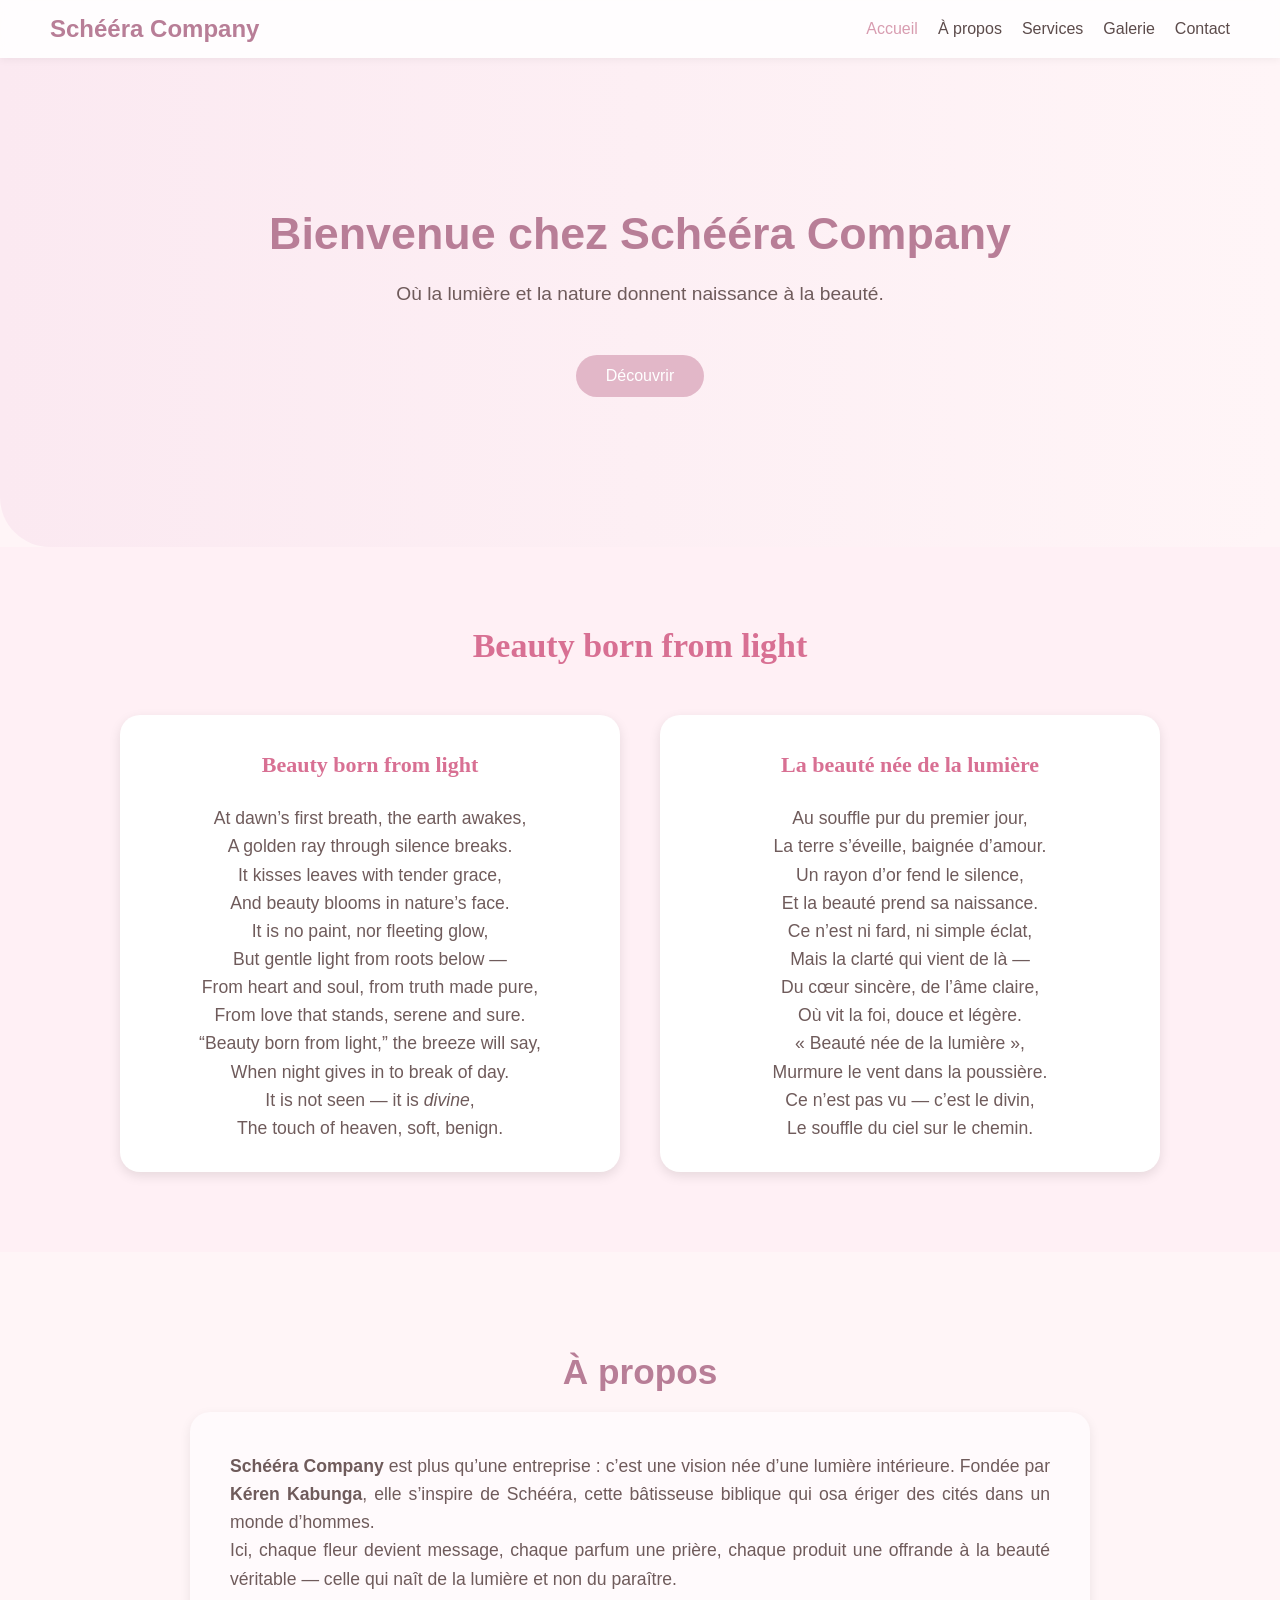
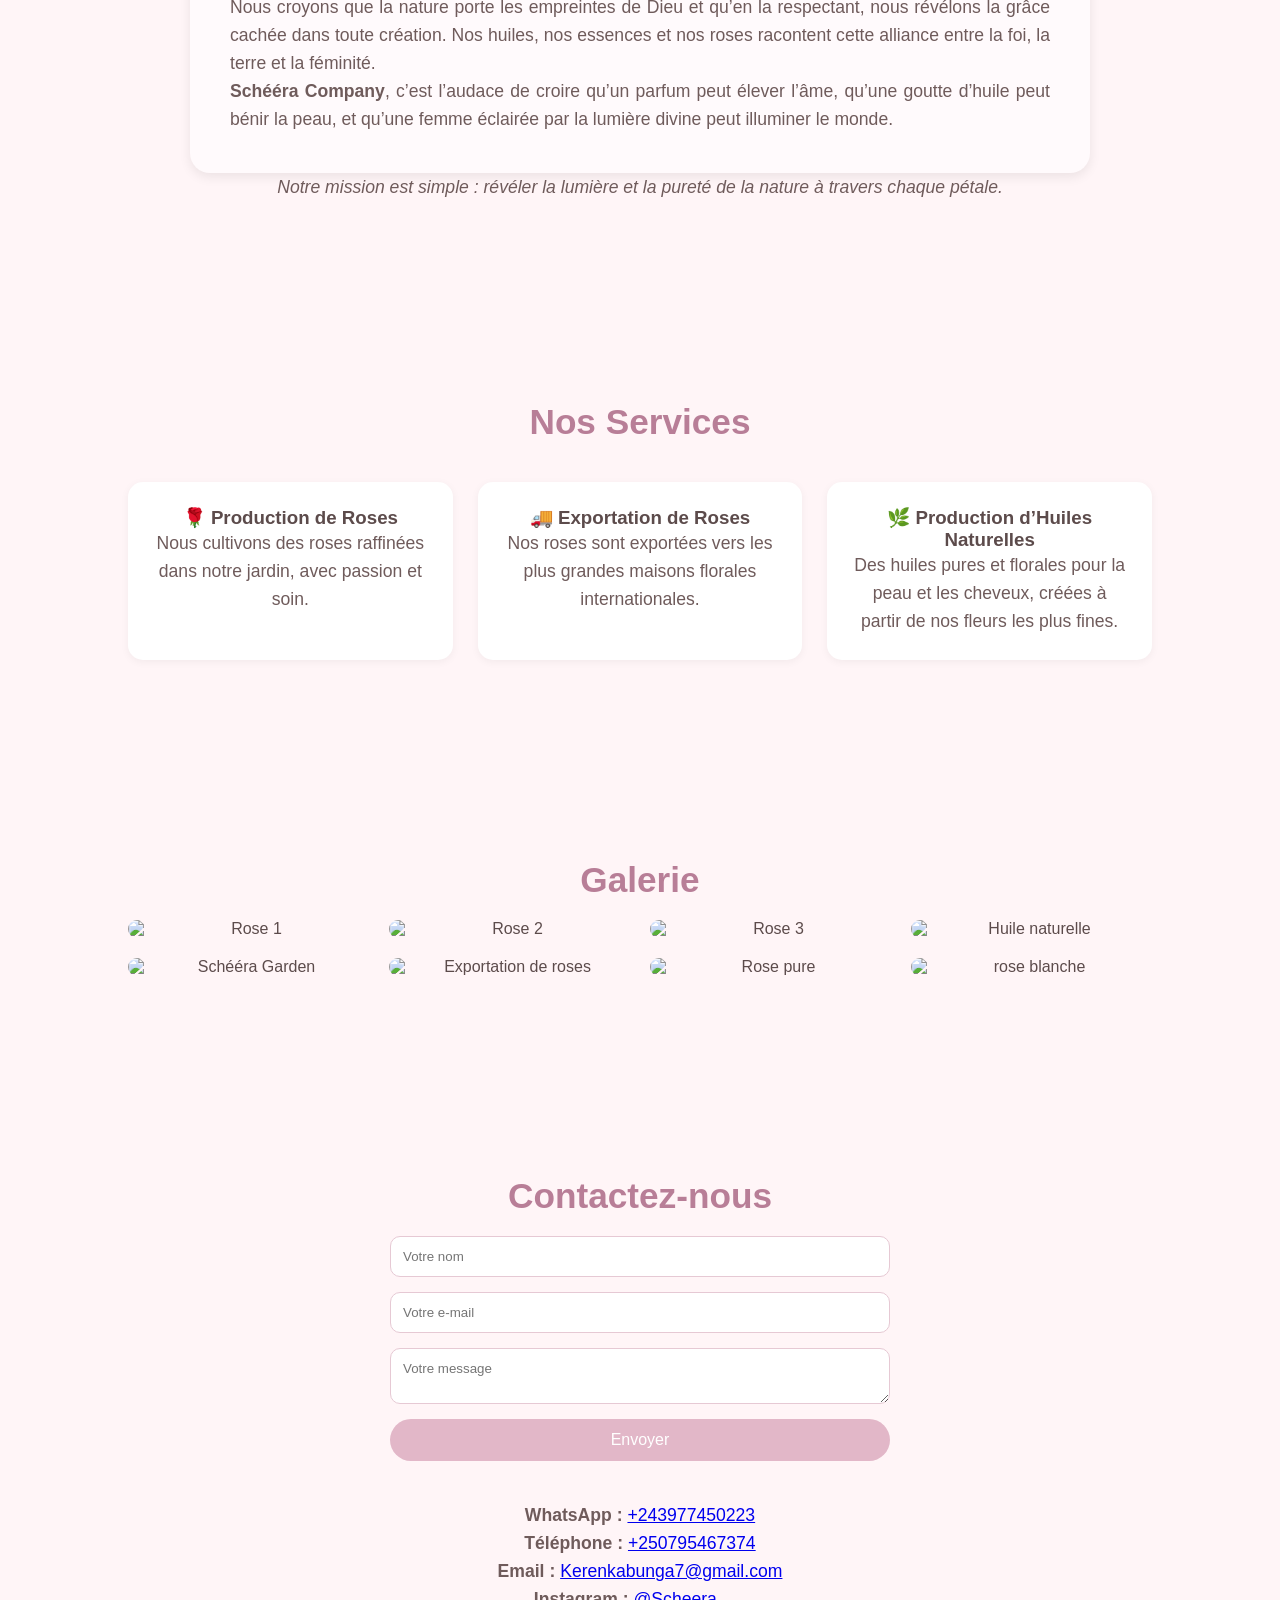
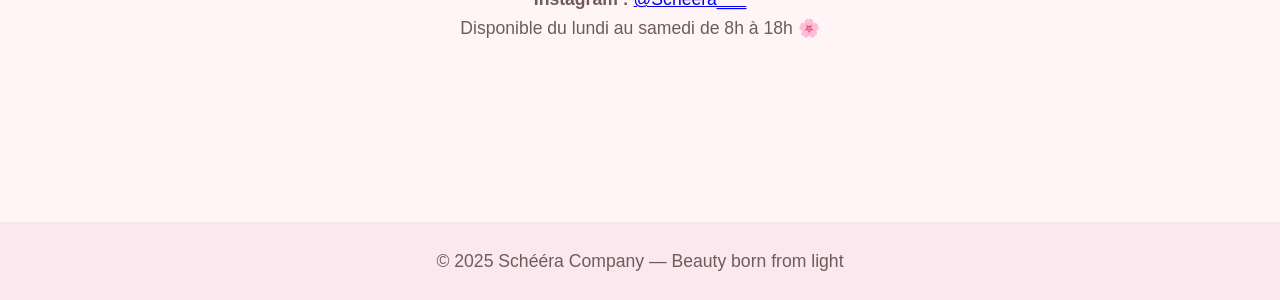
==== index.html @ 8bf2cdeb "Add files via upload" ====
<!DOCTYPE html>
<html lang="fr">
<head>
  <meta charset="UTF-8" />
  <meta name="viewport" content="width=device-width, initial-scale=1.0" />
  <meta name="google-site-verification" content="tY7-wITBSkMcriNE0vV1QUUeOxjOgzhbfYMifpOVbpU" />
  <title>Schééra Company | Beauty born from light</title>
  <link rel="icon" type="image/png" href="images/logo.png" />
  <style>
    /* === STYLE GLOBAL === */
    * {
      margin: 0;
      padding: 0;
      box-sizing: border-box;
      font-family: 'Poppins', sans-serif;
    }
    body {
      background-color: #fff5f7;
      color: #5c4b4b;
      overflow-x: hidden;
    }
    header {
      background-color: rgba(255, 255, 255, 0.8);
      backdrop-filter: blur(10px);
      padding: 15px 50px;
      position: sticky;
      top: 0;
      z-index: 100;
      box-shadow: 0 2px 8px rgba(0, 0, 0, 0.05);
    }
    nav {
      display: flex;
      justify-content: space-between;
      align-items: center;
    }
    .logo {
      font-size: 1.5rem;
      color: #b87e97;
      font-weight: 600;
    }
    nav ul {
      list-style: none;
      display: flex;
      gap: 20px;
    }
    nav a {
      text-decoration: none;
      color: #5c4b4b;
      font-weight: 500;
      transition: 0.3s;
    }
    nav a:hover,
    nav a.active {
      color: #d89cb0;
    }
    section {
      padding: 100px 10%;
      text-align: center;
    }
    h1 {
      color: #b87e97;
      font-size: 2.2rem;
      margin-bottom: 20px;
    }
    p {
      font-size: 1.1rem;
      line-height: 1.6;
      color: #6f5b5b;
    }
    .btn {
      background: #e2b7c8;
      color: white;
      padding: 12px 30px;
      border: none;
      border-radius: 30px;
      text-decoration: none;
      font-weight: 500;
      display: inline-block;
      margin-top: 25px;
      transition: all 0.3s;
    }
    .btn:hover {
      background: #b87e97;
    }
    footer {
      background: #f9e9ee;
      text-align: center;
      padding: 25px;
      color: #8a6a76;
      font-size: 0.95rem;
      margin-top: 80px;
    }

    /* === PAGE D’INTRO === */
    #intro {
      position: fixed;
      top: 0;
      left: 0;
      width: 100%;
      height: 100vh;
      background: #fce7ee;
      display: flex;
      flex-direction: column;
      align-items: center;
      justify-content: center;
      z-index: 999;
      animation: fadeOut 3s forwards ease 2s;
    }
    .intro-logo {
      width: 150px;
      height: 150px;
      object-fit: contain;
      animation: zoomIn 2s ease;
    }
    .intro-slogan {
      font-size: 1.5rem;
      color: #b87e97;
      margin-top: 15px;
      font-style: italic;
      animation: fadeIn 2s ease;
    }
    @keyframes fadeOut {
      to {
        opacity: 0;
        visibility: hidden;
      }
    }
    @keyframes zoomIn {
      from {
        transform: scale(0.7);
        opacity: 0;
      }
      to {
        transform: scale(1);
        opacity: 1;
      }
    }
    @keyframes fadeIn {
      from {
        opacity: 0;
      }
      to {
        opacity: 1;
      }
    }

    /* === SECTIONS === */
    .hero {
      background: linear-gradient(to right, #fbe9f1, #fff5f7);
      padding: 150px 10%;
      text-align: center;
      border-radius: 0 0 50px 50px;
    }
    .hero h1 {
      font-size: 2.8rem;
      color: #b87e97;
    }
    .hero p {
      font-size: 1.2rem;
      margin: 20px auto;
      color: #6f5b5b;
    }
    .service-list {
      display: grid;
      grid-template-columns: repeat(auto-fit, minmax(250px, 1fr));
      gap: 25px;
      margin-top: 40px;
    }
    .service {
      background: #fff;
      border-radius: 15px;
      padding: 25px;
      box-shadow: 0 2px 8px rgba(0, 0, 0, 0.05);
      transition: 0.3s;
    }
    .service:hover {
      transform: translateY(-5px);
      box-shadow: 0 4px 12px rgba(0, 0, 0, 0.1);
    }
    .gallery-grid {
      display: grid;
      grid-template-columns: repeat(auto-fit, minmax(220px, 1fr));
      gap: 20px;
    }
    .gallery-grid img {
      width: 100%;
      border-radius: 15px;
      transition: transform 0.4s ease, box-shadow 0.3s ease;
    }
    .gallery-grid img:hover {
      transform: scale(1.07);
      box-shadow: 0 8px 15px rgba(0, 0, 0, 0.1);
    }
    form {
      max-width: 500px;
      margin: auto;
      display: flex;
      flex-direction: column;
      gap: 15px;
    }
    input,
    textarea {
      padding: 12px;
      border: 1px solid #e6c9d4;
      border-radius: 10px;
      outline: none;
    }
    button {
      background: #e2b7c8;
      border: none;
      padding: 12px;
      border-radius: 30px;
      color: white;
      font-size: 1rem;
      cursor: pointer;
      transition: 0.3s;
    }
    button:hover {
      background: #b87e97;
    }
  </style>
</head>

<body>
  <!-- INTRO -->
  <div id="intro">
    <img src="images/logo.png" alt="Schééra Logo" class="intro-logo" />
    <h1 class="intro-slogan">Beauty born from light</h1>
  </div>

  <!-- HEADER -->
  <header>
    <nav>
      <h2 class="logo">Schééra Company</h2>
      <ul>
        <li><a href="#accueil" class="active">Accueil</a></li>
        <li><a href="#apropos">À propos</a></li>
        <li><a href="#services">Services</a></li>
        <li><a href="#galerie">Galerie</a></li>
        <li><a href="#contact">Contact</a></li>
      </ul>
    </nav>
  </header>

  <!-- ACCUEIL -->
  <section id="accueil" class="hero">
    <h1>Bienvenue chez Schééra Company</h1>
    <p>Où la lumière et la nature donnent naissance à la beauté.</p>
    <a href="#apropos" class="btn">Découvrir</a>
  </section>

  <!-- POEME -->
  <section id="poeme" style="background-color:#fff0f5; padding:80px 20px; text-align:center; overflow:hidden;">
    <h2 style="color:#d87093; font-family:'Playfair Display', serif; font-size:34px; margin-bottom:50px; animation: fadeIn 2s ease;">Beauty born from light</h2>
    <div style="display:flex; flex-wrap:wrap; justify-content:center; gap:40px; animation: fadeInUp 2.5s ease;">
      <div style="flex:1 1 400px; max-width:500px; background:white; padding:30px; border-radius:20px; box-shadow:0 4px 12px rgba(0,0,0,0.1); font-family:'Georgia', serif; color:#555; line-height:1.8;">
        <h3 style="color:#d87093; font-family:'Playfair Display', serif; font-size:22px; margin-bottom:20px;">Beauty born from light</h3>
        <p>At dawn’s first breath, the earth awakes,<br> A golden ray through silence breaks.<br> It kisses leaves with tender grace,<br> And beauty blooms in nature’s face.</p>
        <p>It is no paint, nor fleeting glow,<br> But gentle light from roots below —<br> From heart and soul, from truth made pure,<br> From love that stands, serene and sure.</p>
        <p>“Beauty born from light,” the breeze will say,<br> When night gives in to break of day.<br> It is not seen — it is <em>divine</em>,<br> The touch of heaven, soft, benign.</p>
      </div>
      <div style="flex:1 1 400px; max-width:500px; background:white; padding:30px; border-radius:20px; box-shadow:0 4px 12px rgba(0,0,0,0.1); font-family:'Georgia', serif; color:#555; line-height:1.8;">
        <h3 style="color:#d87093; font-family:'Playfair Display', serif; font-size:22px; margin-bottom:20px;">La beauté née de la lumière</h3>
        <p>Au souffle pur du premier jour,<br> La terre s’éveille, baignée d’amour.<br> Un rayon d’or fend le silence,<br> Et la beauté prend sa naissance.</p>
        <p>Ce n’est ni fard, ni simple éclat,<br> Mais la clarté qui vient de là —<br> Du cœur sincère, de l’âme claire,<br> Où vit la foi, douce et légère.</p>
        <p>« Beauté née de la lumière »,<br> Murmure le vent dans la poussière.<br> Ce n’est pas vu — c’est le divin,<br> Le souffle du ciel sur le chemin.</p>
      </div>
    </div>
  </section>

  <!-- A PROPOS -->
  <section id="apropos">
    <h1>À propos</h1>
    <div style="max-width:900px; margin:0 auto; color:#555; font-size:18px; line-height:1.9; font-family:'Georgia', serif; text-align:justify; background:#fffafc; padding:40px; border-radius:20px; box-shadow:0 4px 12px rgba(0,0,0,0.08);">
      <p><strong>Schééra Company</strong> est plus qu’une entreprise : c’est une vision née d’une lumière intérieure. Fondée par <strong>Kéren Kabunga</strong>, elle s’inspire de Schééra, cette bâtisseuse biblique qui osa ériger des cités dans un monde d’hommes.</p>
      <p>Ici, chaque fleur devient message, chaque parfum une prière, chaque produit une offrande à la beauté véritable — celle qui naît de la lumière et non du paraître.</p>
      <p>Nous croyons que la nature porte les empreintes de Dieu et qu’en la respectant, nous révélons la grâce cachée dans toute création. Nos huiles, nos essences et nos roses racontent cette alliance entre la foi, la terre et la féminité.</p>
      <p><strong>Schééra Company</strong>, c’est l’audace de croire qu’un parfum peut élever l’âme, qu’une goutte d’huile peut bénir la peau, et qu’une femme éclairée par la lumière divine peut illuminer le monde.</p>
    </div>
    <p><em>Notre mission est simple : révéler la lumière et la pureté de la nature à travers chaque pétale.</em></p>
  </section>

  <!-- SERVICES -->
  <section id="services">
    <h1>Nos Services</h1>
    <div class="service-list">
      <div class="service">
        <h3>🌹 Production de Roses</h3>
        <p>Nous cultivons des roses raffinées dans notre jardin, avec passion et soin.</p>
      </div>
      <div class="service">
        <h3>🚚 Exportation de Roses</h3>
        <p>Nos roses sont exportées vers les plus grandes maisons florales internationales.</p>
      </div>
      <div class="service">
        <h3>🌿 Production d’Huiles Naturelles</h3>
        <p>Des huiles pures et florales pour la peau et les cheveux, créées à partir de nos fleurs les plus fines.</p>
      </div>
    </div>
  </section>

  <!-- GALERIE -->
  <section id="galerie">
    <h1>Galerie</h1>
    <div class="gallery-grid">
      <img src="images/fleur.jpg" alt="Rose 1">
      <img src="images/fleur1.jpg" alt="Rose 2">
      <img src="images/fleur2.jpg" alt="Rose 3">
      <img src="images/fleur3.png" alt="Huile naturelle">
      <img src="images/fleur4.png" alt="Schééra Garden">
      <img src="images/fleur5.png" alt="Exportation de roses">
      <img src="images/fleur6.jpg" alt="Rose pure">
      <img src="images/fleur7.jpg" alt="rose blanche">
    </div>
  </section>

  <!-- CONTACT -->
  <section id="contact">
    <h1>Contactez-nous</h1>
    <form>
      <input type="text" placeholder="Votre nom" required>
      <input type="email" placeholder="Votre e-mail" required>
      <textarea placeholder="Votre message" required></textarea>
      <button type="submit">Envoyer</button>
    </form>
    <div class="contact-info" style="margin-top:40px;">
      <p><strong>WhatsApp :</strong> <a href="https://wa.me/+243977450223" target="_blank">+243977450223</a></p>
      <p><strong>Téléphone :</strong> <a href="tel:+250795467374">+250795467374</a></p>
      <p><strong>Email :</strong> <a href="mailto:Kerenkabunga7@gmail.com">Kerenkabunga7@gmail.com</a></p>
      <p><strong>Instagram :</strong> <a href="https://instagram.com/Scheera___" target="_blank">@Scheera___</a></p>
      <p>Disponible du lundi au samedi de 8h à 18h 🌸</p>
    </div>
  </section>

  <footer>
    <p>© 2025 Schééra Company — Beauty born from light</p>
  </footer>

  <script>
    // Animation d’intro
    window.addEventListener('load', () => {
      setTimeout(() => {
        document.getElementById('intro').style.display = 'none';
      }, 4000);
    });
  </script>
</body>
</html>
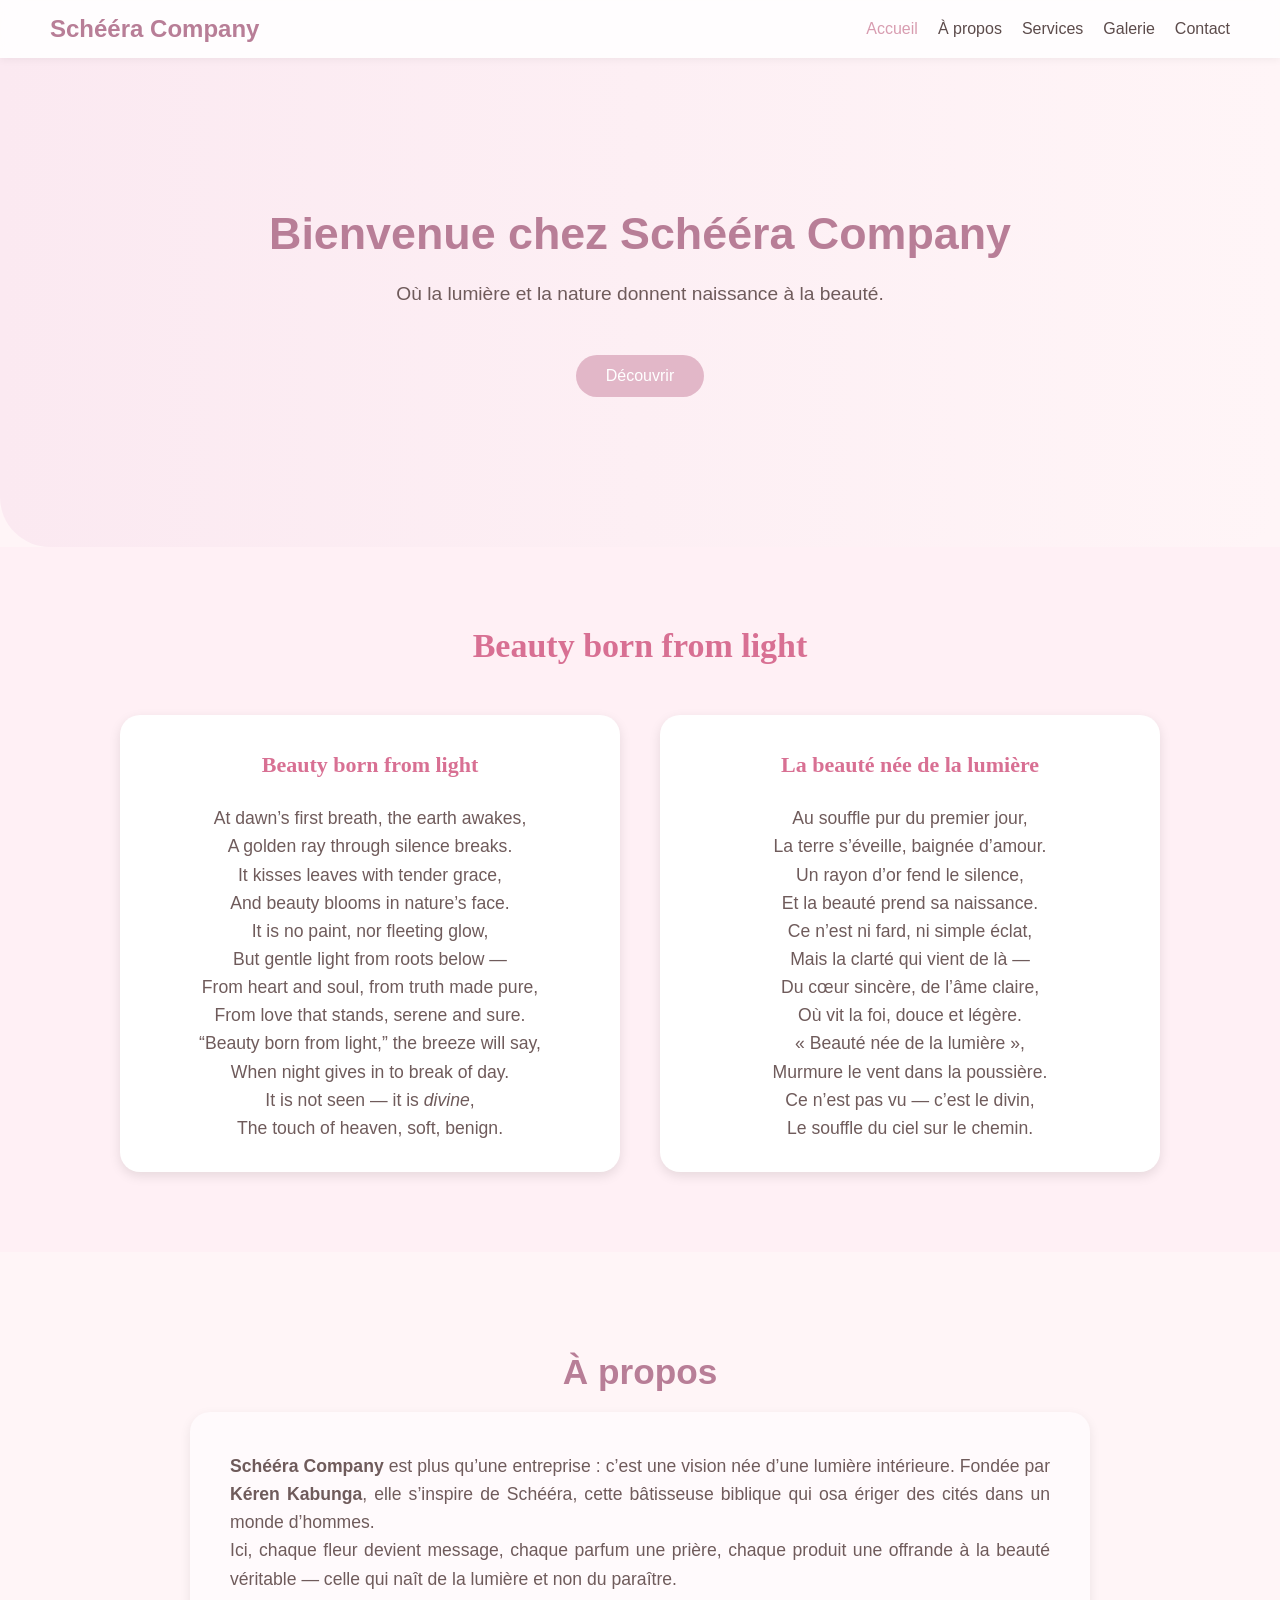
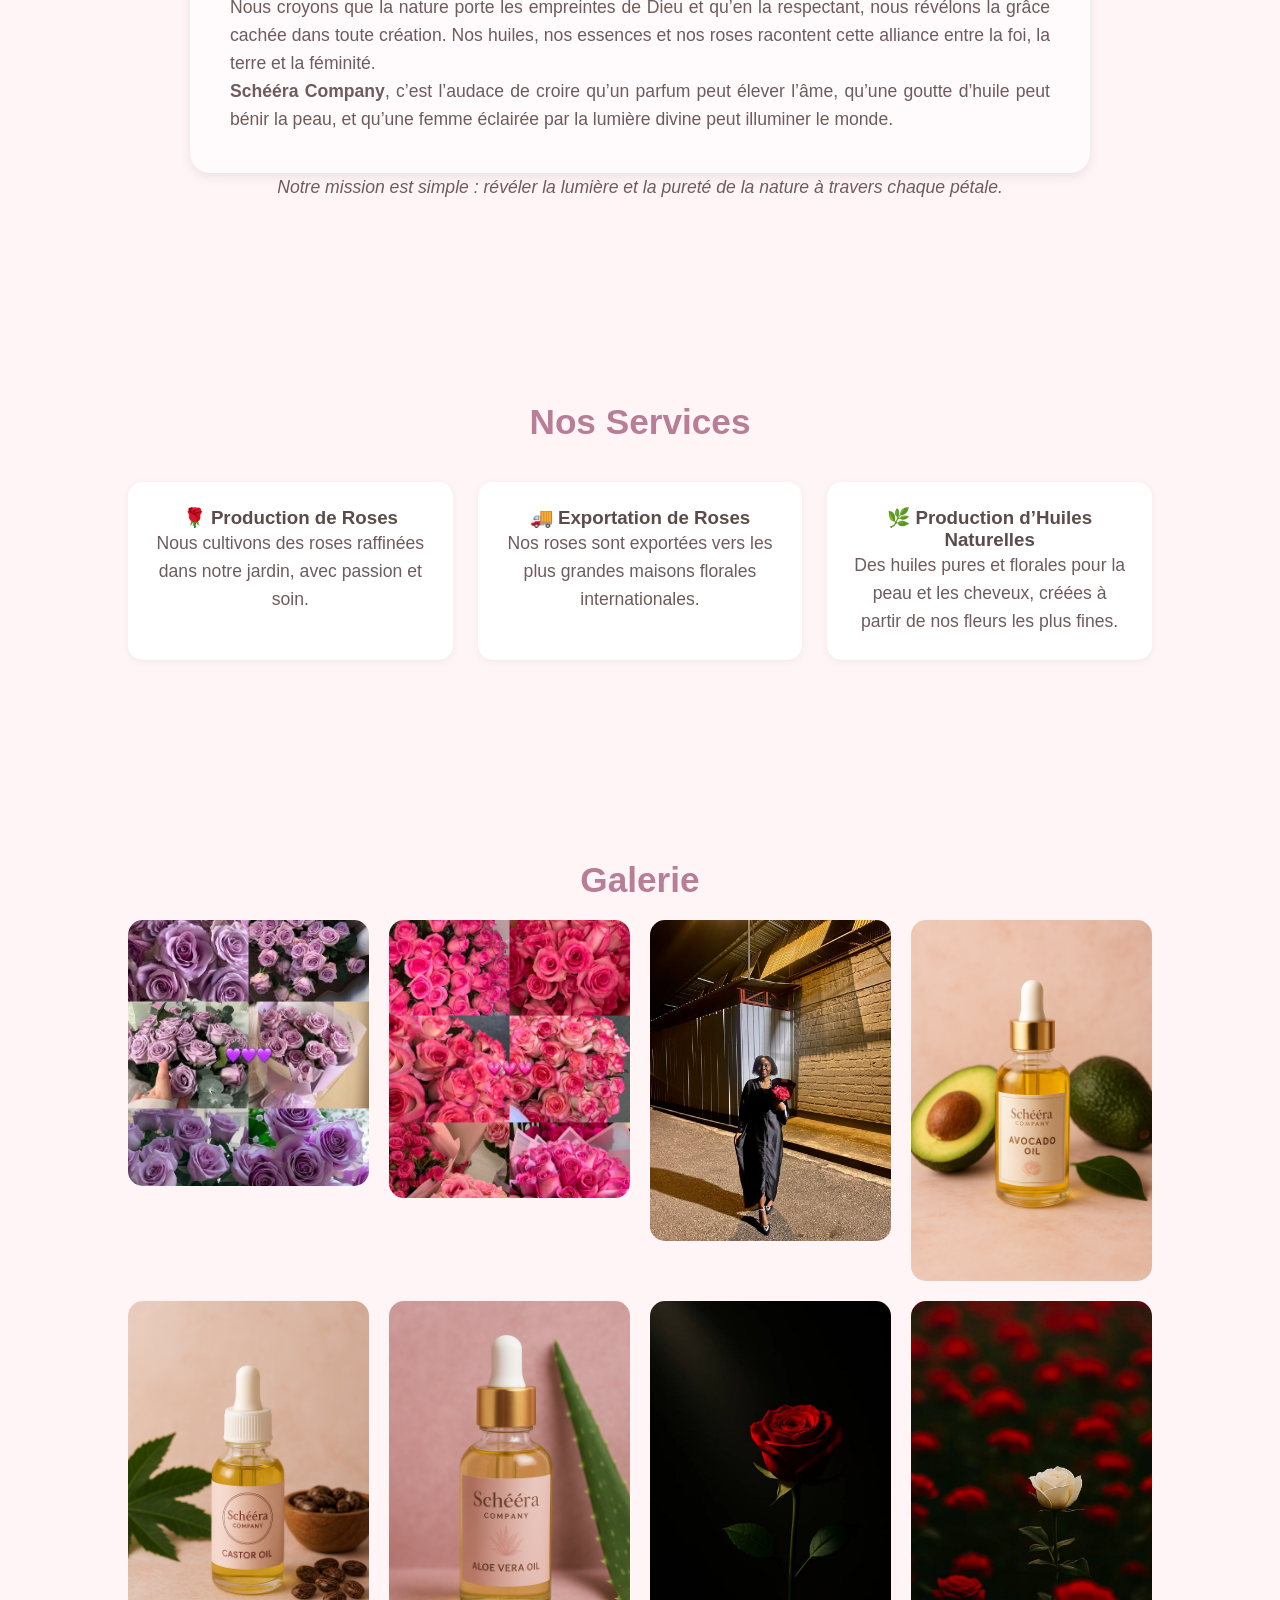
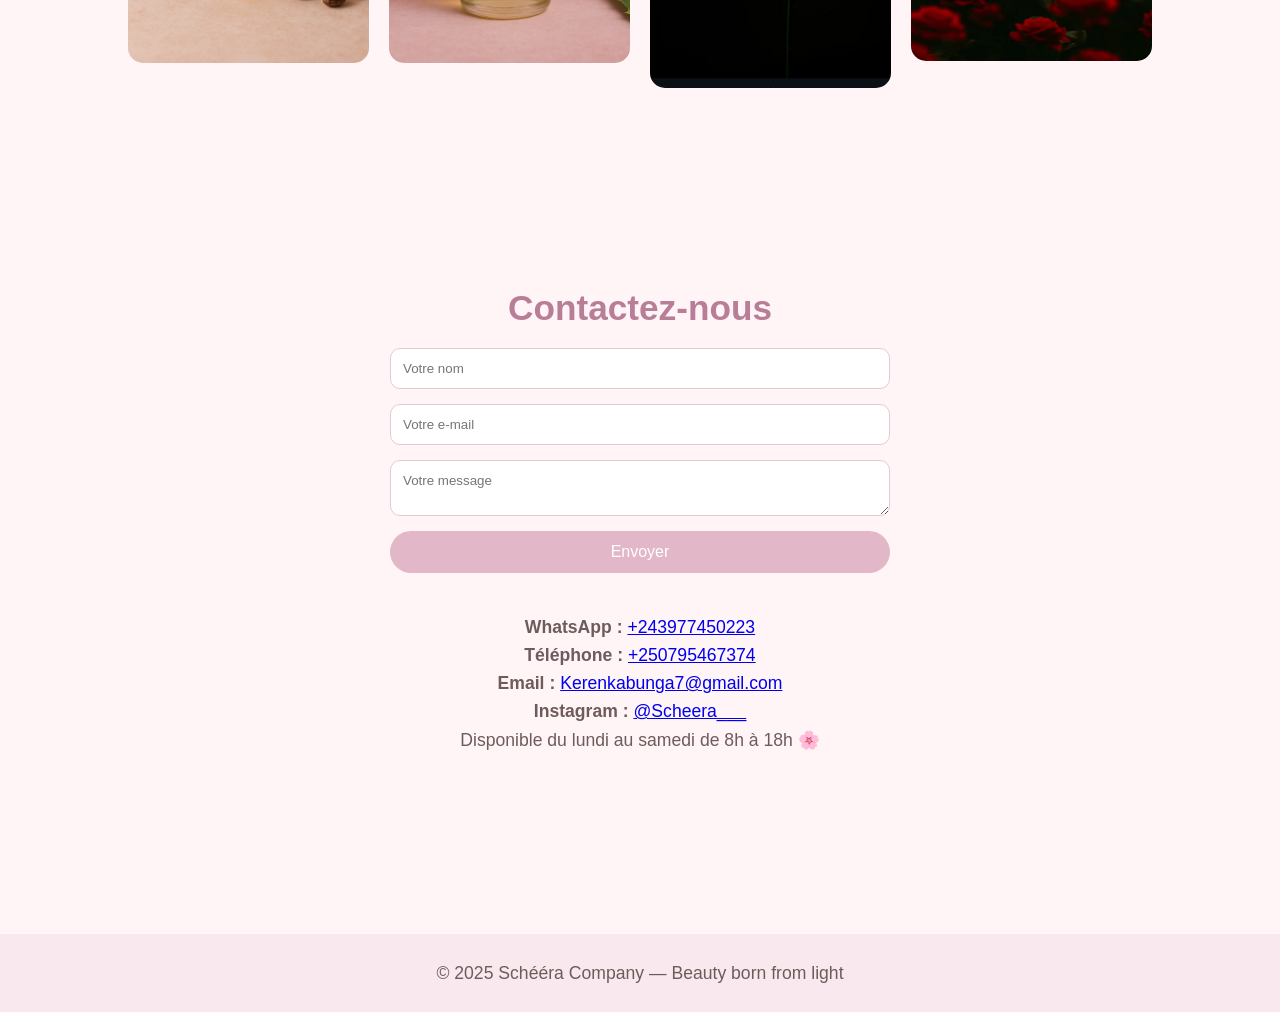
==== commit eb5c9441: "Update index.html" ====
--- a/index.html
+++ b/index.html
@@ -324,7 +324,7 @@
       <button type="submit">Envoyer</button>
     </form>
     <div class="contact-info" style="margin-top:40px;">
-      <p><strong>WhatsApp :</strong> <a href="https://wa.me/+243977450223" target="_blank">+243977450223</a></p>
+      <p><strong>WhatsApp :</strong> <a href="https://wa.me/243977450223" target="_blank">+243977450223</a></p>
       <p><strong>Téléphone :</strong> <a href="tel:+250795467374">+250795467374</a></p>
       <p><strong>Email :</strong> <a href="mailto:Kerenkabunga7@gmail.com">Kerenkabunga7@gmail.com</a></p>
       <p><strong>Instagram :</strong> <a href="https://instagram.com/Scheera___" target="_blank">@Scheera___</a></p>
@@ -346,3 +346,4 @@
   </script>
 </body>
 </html>
+
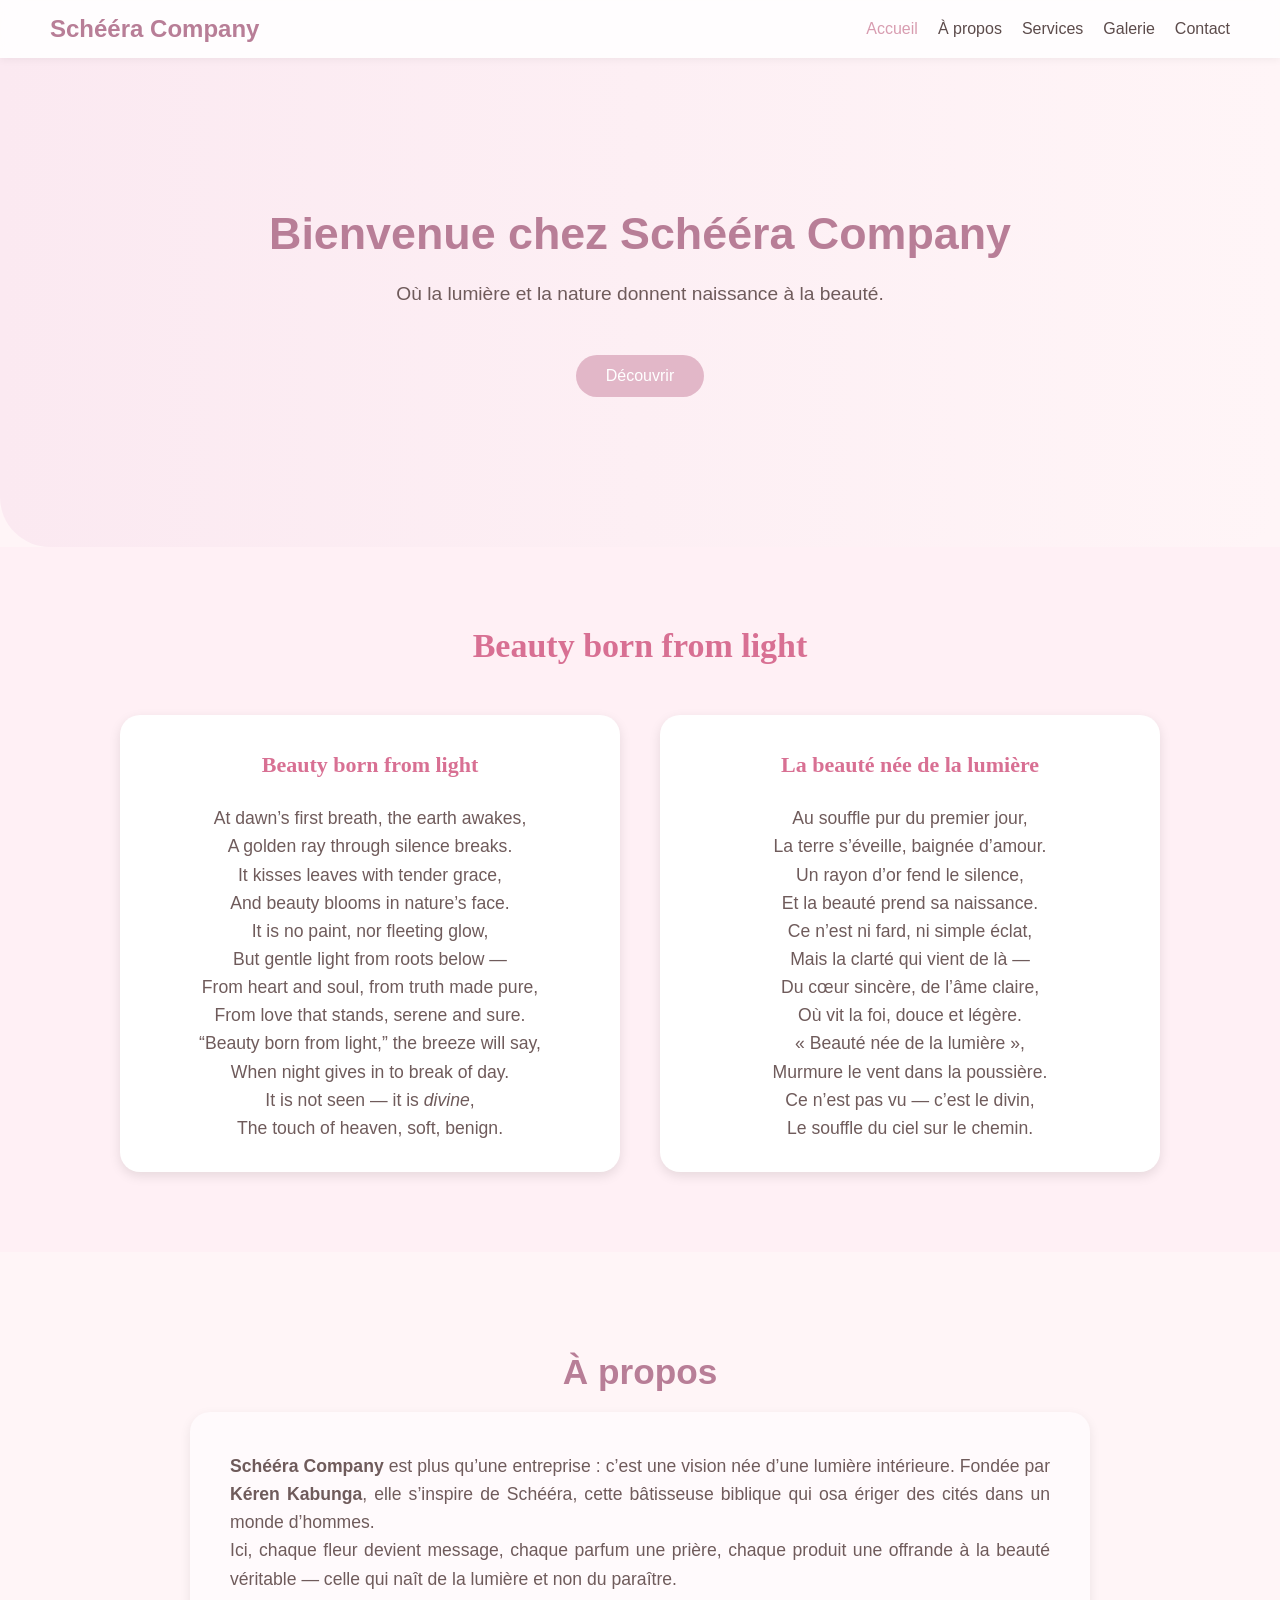
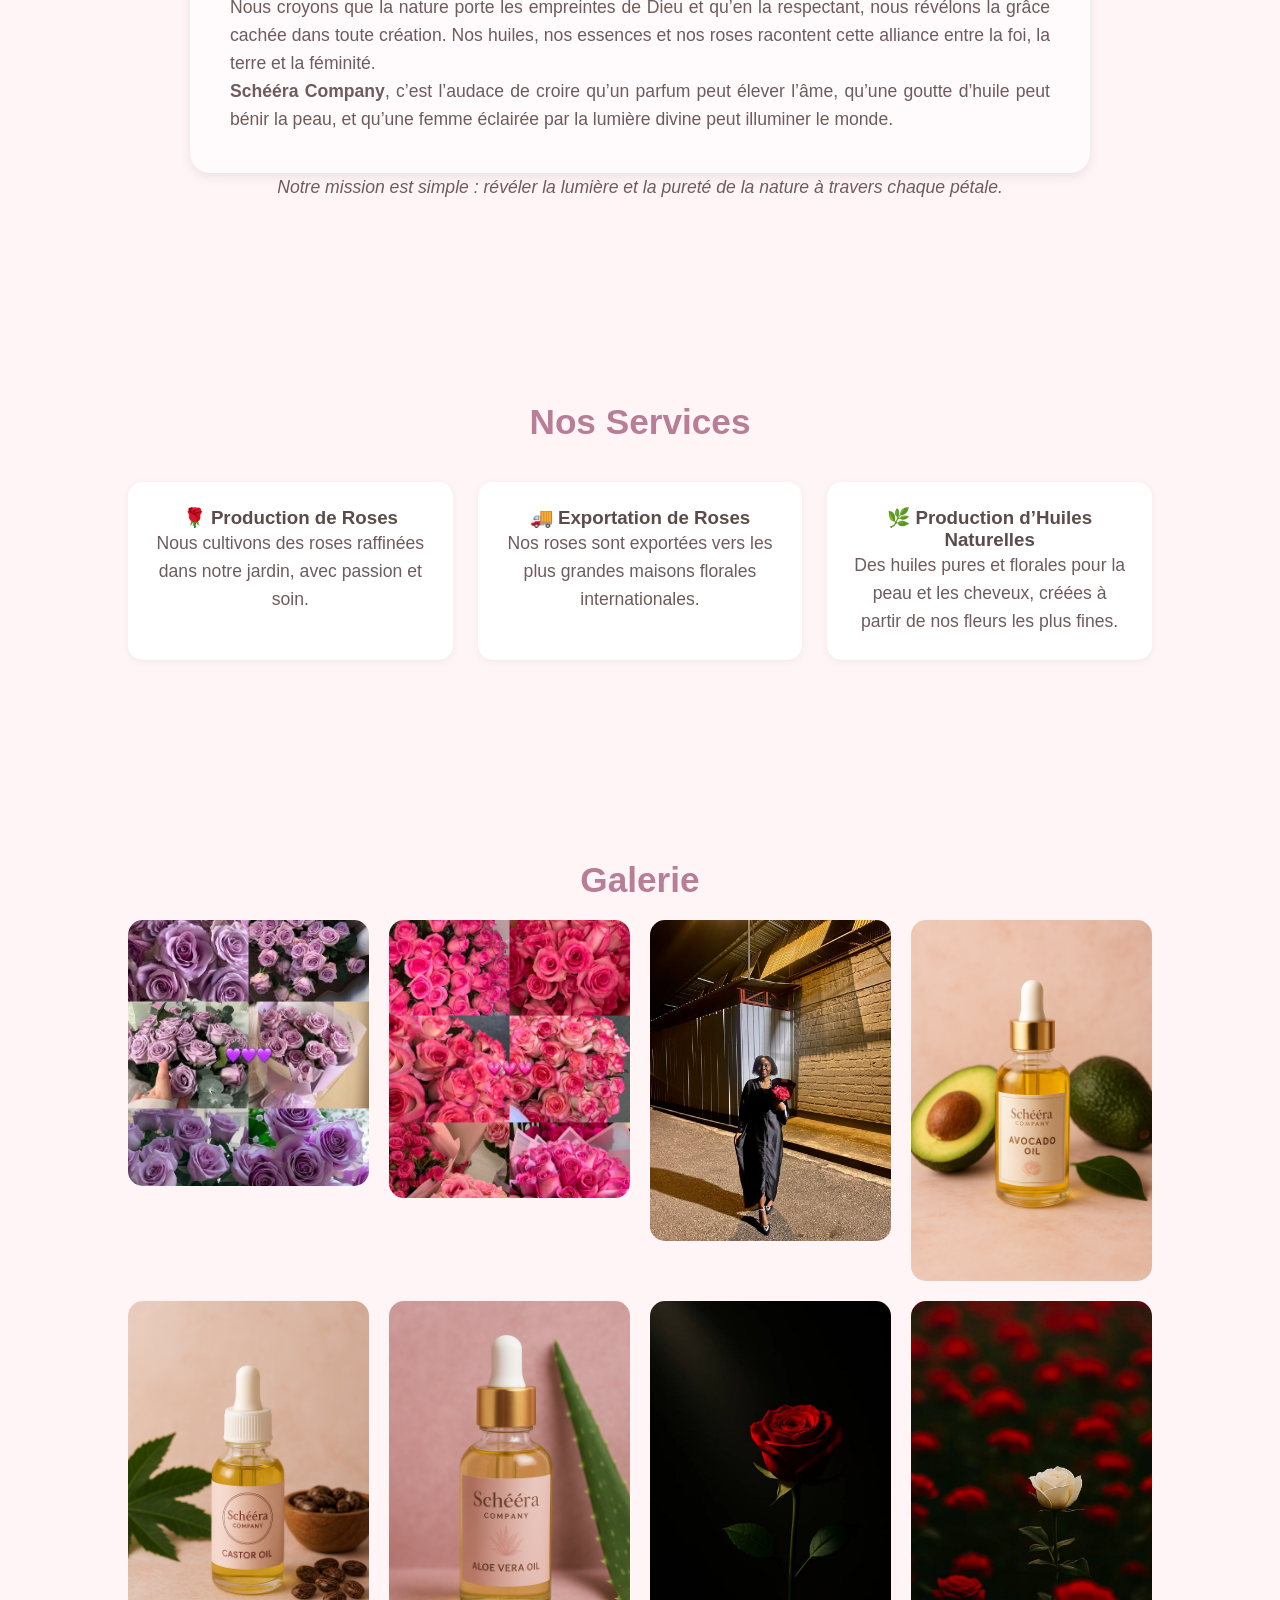
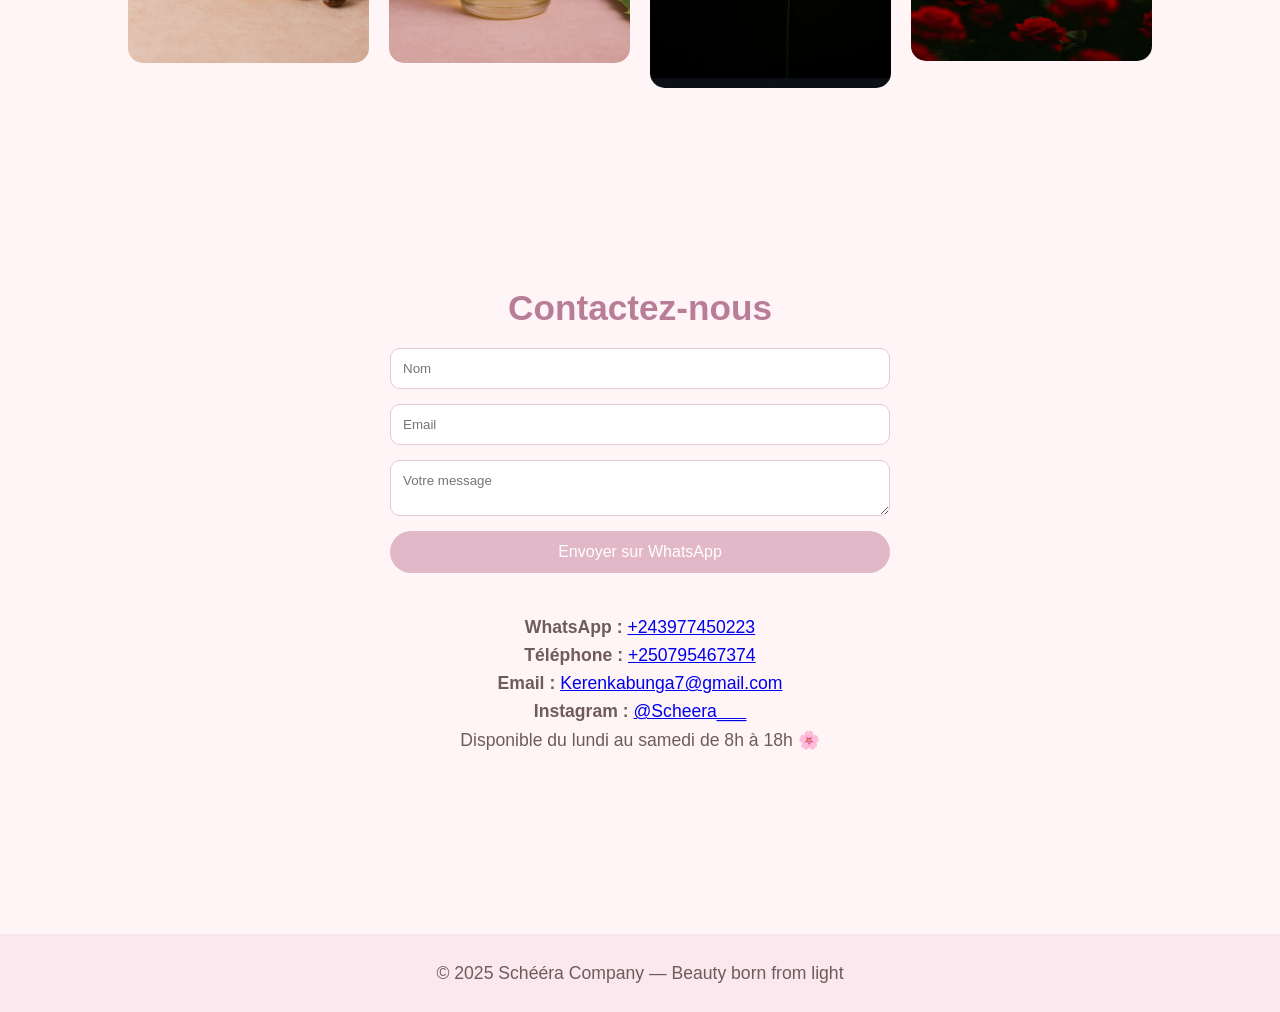
==== commit 3fc9f8ad: "Update index.html" ====
--- a/index.html
+++ b/index.html
@@ -316,16 +316,16 @@
 
   <!-- CONTACT -->
   <section id="contact">
-    <h1>Contactez-nous</h1>
-    <form>
-      <input type="text" placeholder="Votre nom" required>
-      <input type="email" placeholder="Votre e-mail" required>
-      <textarea placeholder="Votre message" required></textarea>
-      <button type="submit">Envoyer</button>
-    </form>
+  <h1>Contactez-nous</h1>
+  <form action="https://wa.me/243977450223" method="get" target="_blank">
+    <input type="text" name="name" placeholder="Nom" required>
+    <input type="email" name="email" placeholder="Email" required>
+    <textarea name="text" placeholder="Votre message" required></textarea>
+    <button type="submit">Envoyer sur WhatsApp</button>
+  </form>
     <div class="contact-info" style="margin-top:40px;">
       <p><strong>WhatsApp :</strong> <a href="https://wa.me/243977450223" target="_blank">+243977450223</a></p>
-      <p><strong>Téléphone :</strong> <a href="tel:+250795467374">+250795467374</a></p>
+      <p><strong>Téléphone :</strong> <a href="tel:250795467374">+250795467374</a></p>
       <p><strong>Email :</strong> <a href="mailto:Kerenkabunga7@gmail.com">Kerenkabunga7@gmail.com</a></p>
       <p><strong>Instagram :</strong> <a href="https://instagram.com/Scheera___" target="_blank">@Scheera___</a></p>
       <p>Disponible du lundi au samedi de 8h à 18h 🌸</p>
@@ -347,3 +347,5 @@
 </body>
 </html>
 
+
+
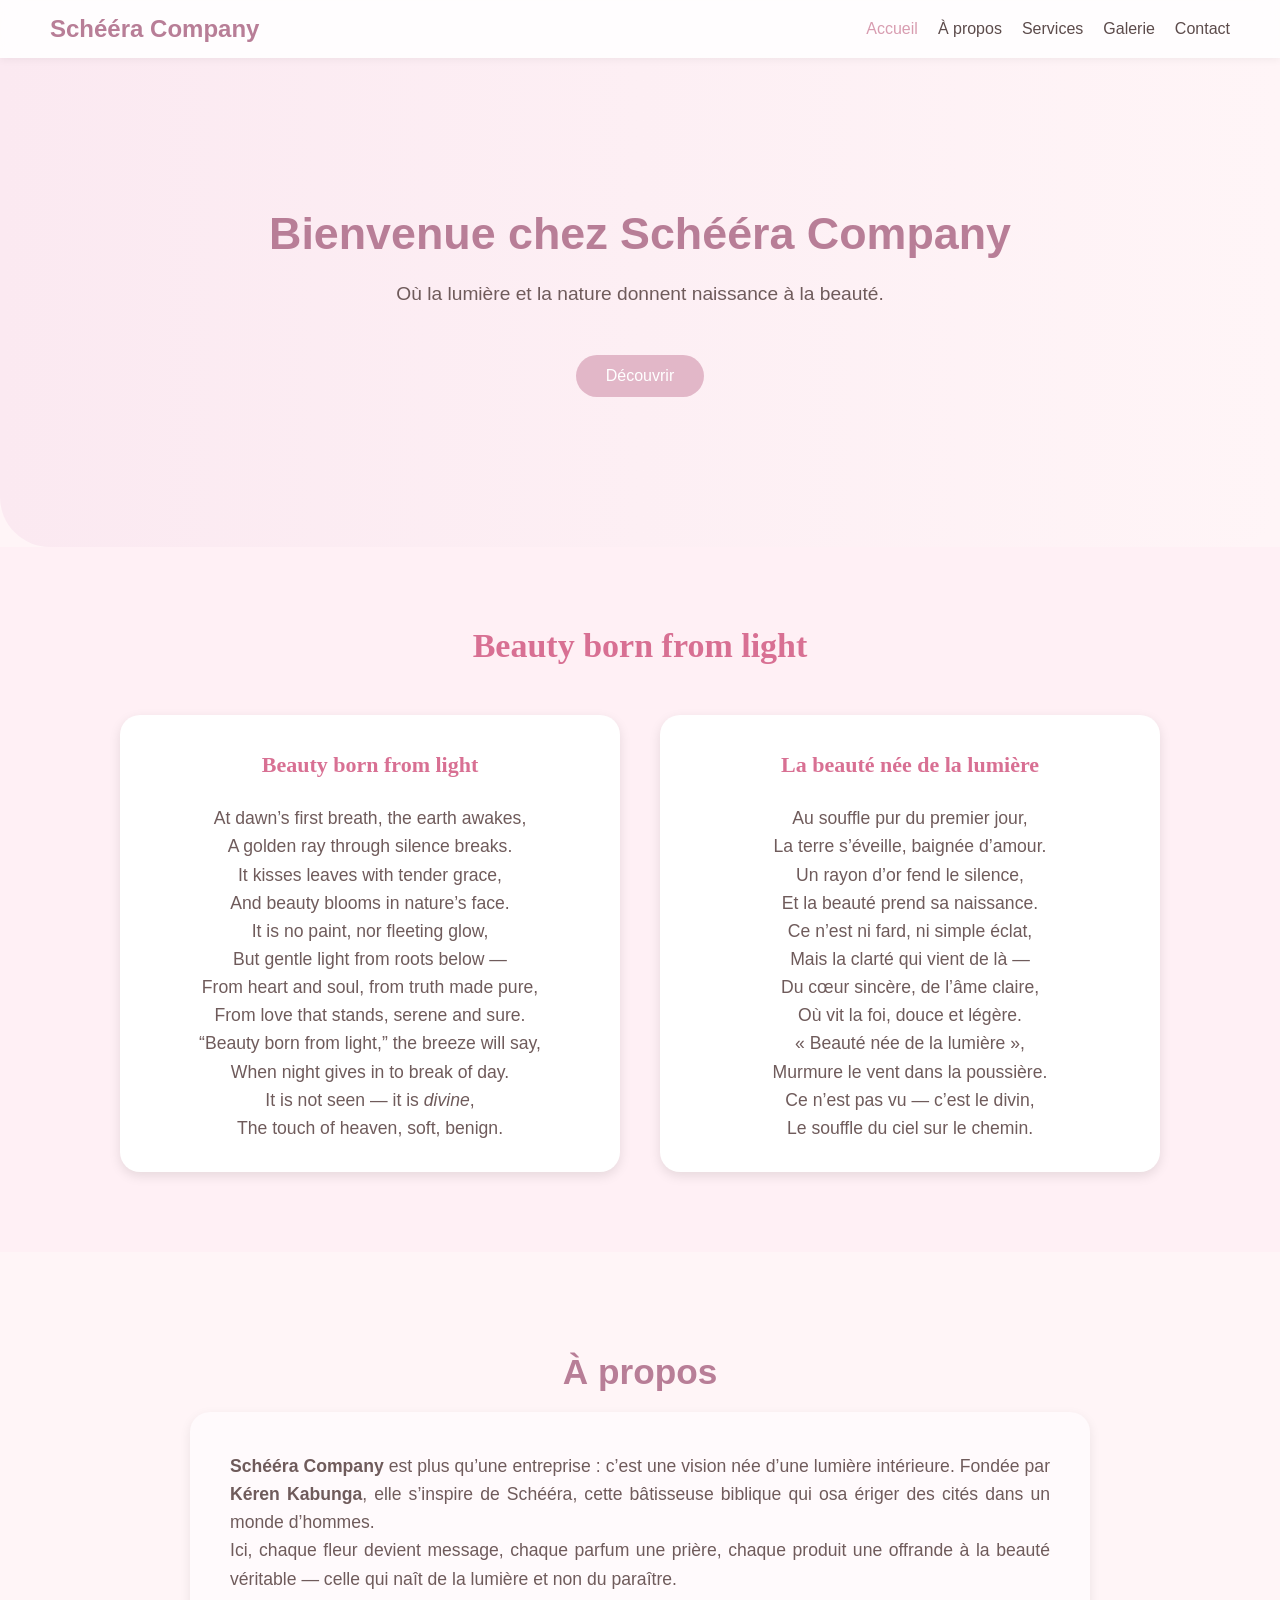
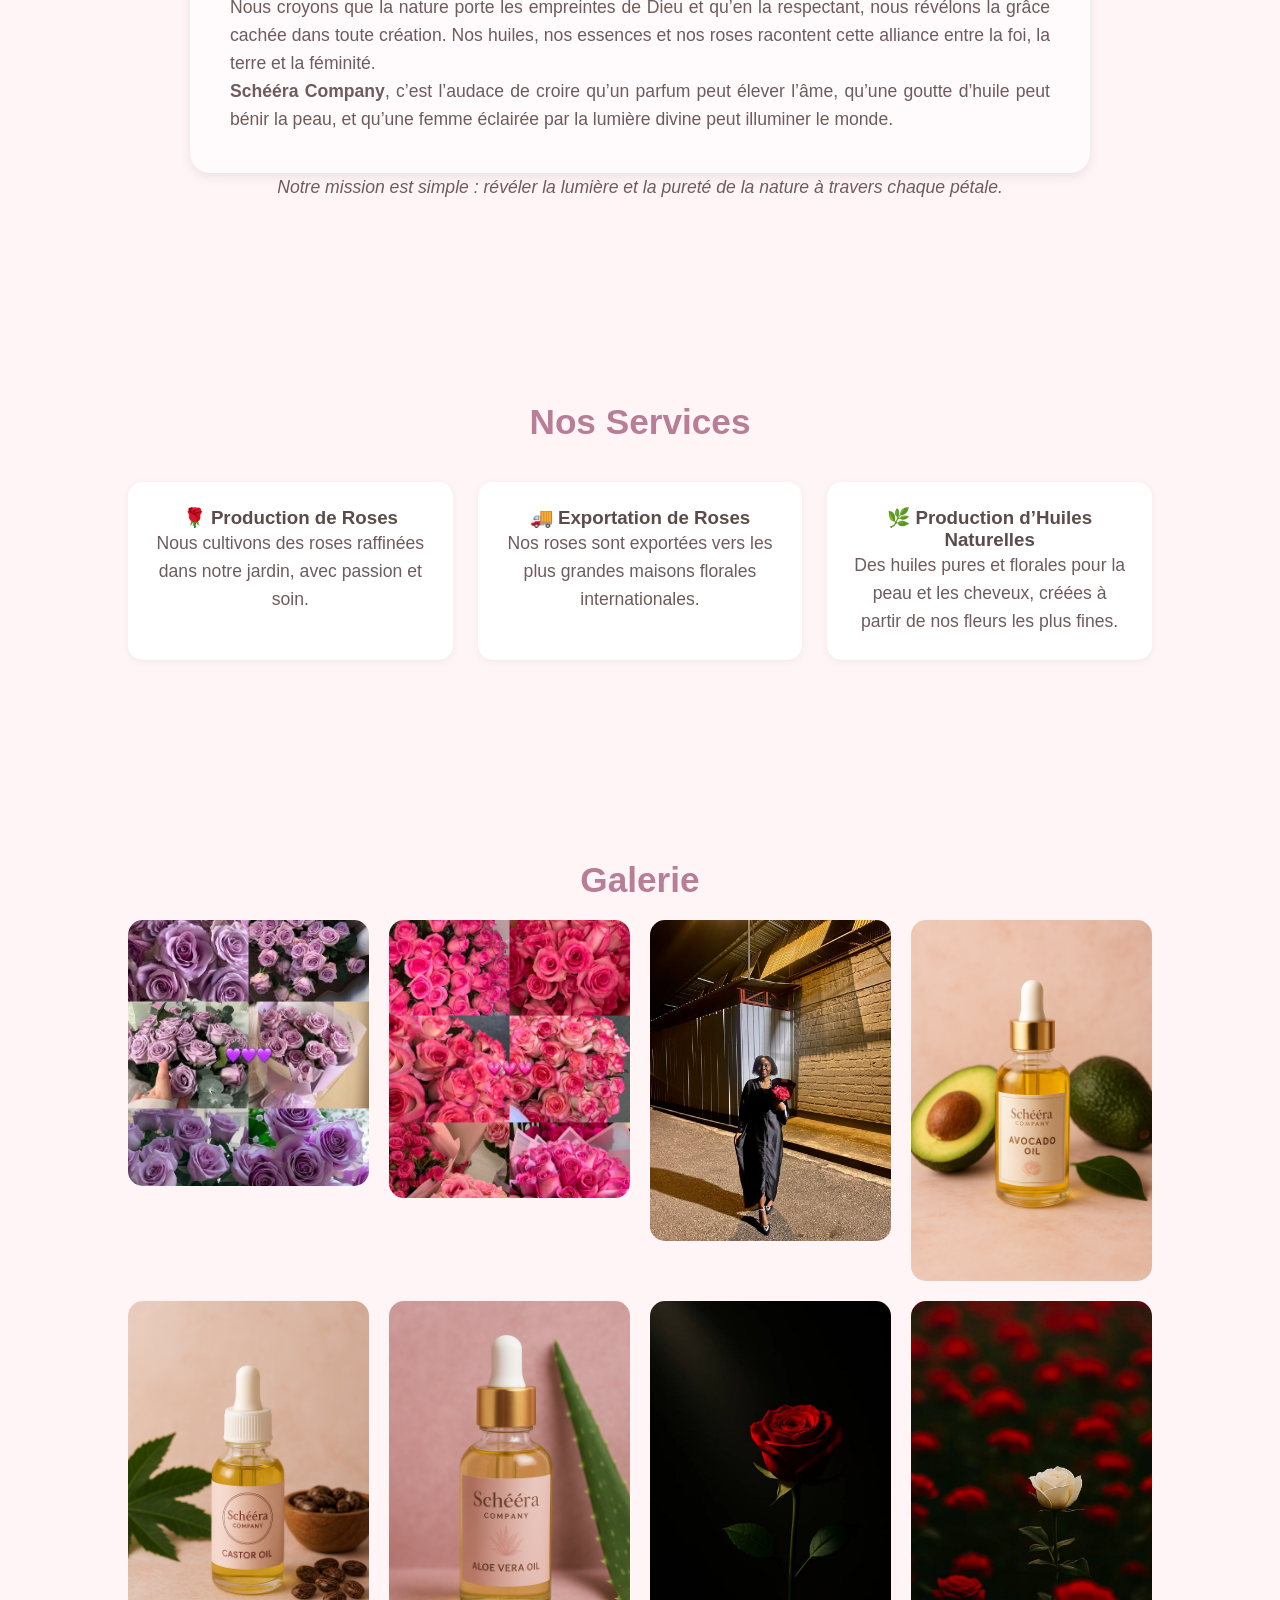
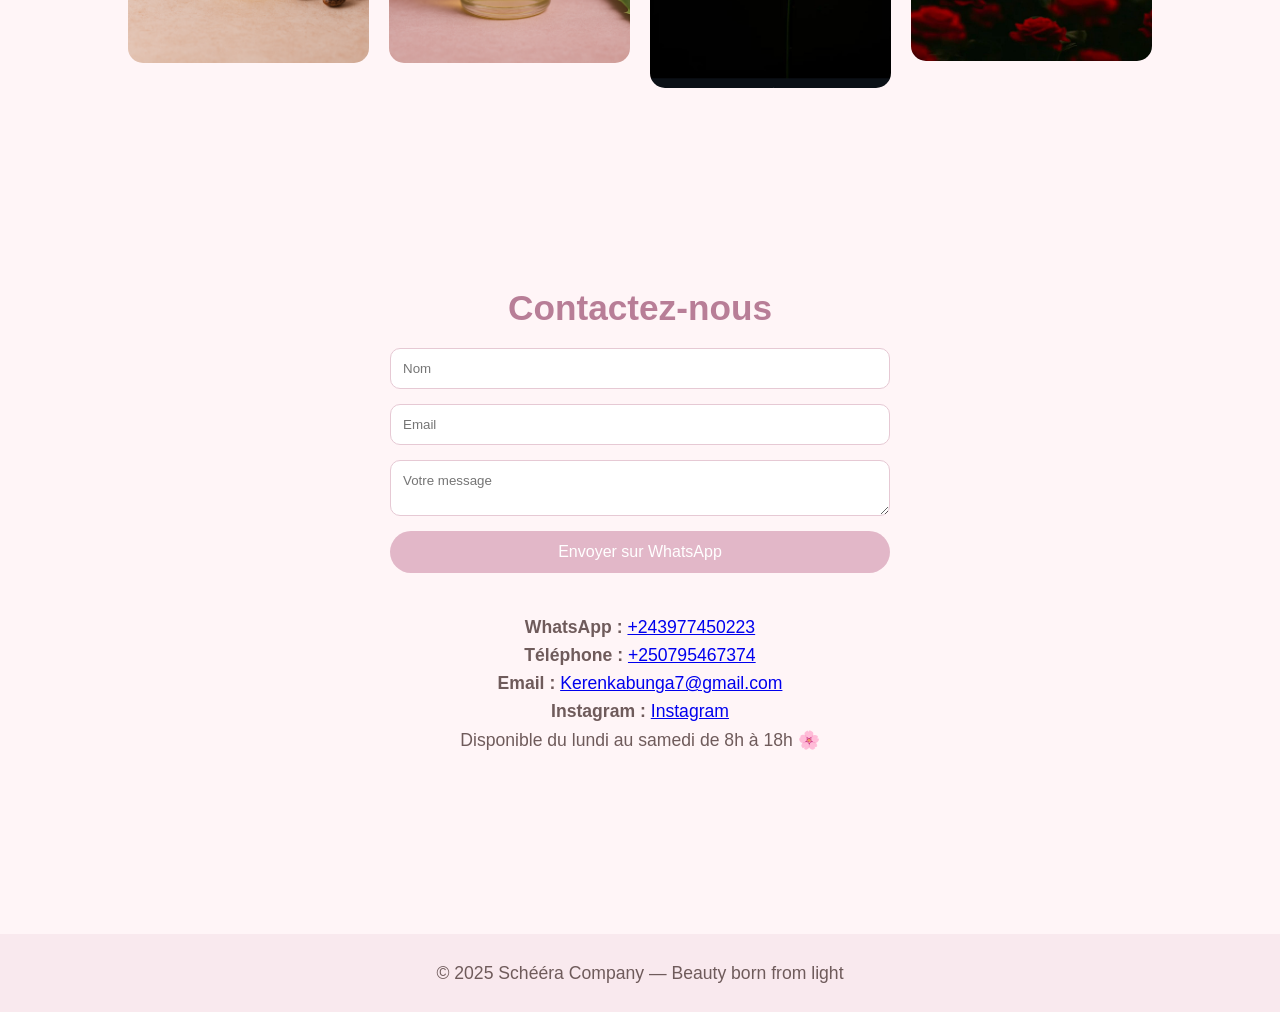
==== commit 581e7db7: "Update index.html" ====
--- a/index.html
+++ b/index.html
@@ -3,6 +3,8 @@
 <head>
   <meta charset="UTF-8" />
   <meta name="viewport" content="width=device-width, initial-scale=1.0" />
+  <meta name="description" content="Schééra Company — fondée par Keren Kabunga, un univers où la lumière, la nature et la foi se rejoignent pour révéler la vraie beauté, née de la grâce divine.">
+<meta name="author" content="Ketsia Kabunga">
   <meta name="google-site-verification" content="tY7-wITBSkMcriNE0vV1QUUeOxjOgzhbfYMifpOVbpU" />
   <title>Schééra Company | Beauty born from light</title>
   <link rel="icon" type="image/png" href="images/logo.png" />
@@ -317,7 +319,7 @@
   <!-- CONTACT -->
   <section id="contact">
   <h1>Contactez-nous</h1>
-  <form action="https://wa.me/243977450223" method="get" target="_blank">
+ <form action="https://wa.me/243977450223?text=Bonjour%20Sheera%20Company%2C%20je%20souhaite%20plus%20d'informations" method="get" target="_blank">
     <input type="text" name="name" placeholder="Nom" required>
     <input type="email" name="email" placeholder="Email" required>
     <textarea name="text" placeholder="Votre message" required></textarea>
@@ -327,7 +329,7 @@
       <p><strong>WhatsApp :</strong> <a href="https://wa.me/243977450223" target="_blank">+243977450223</a></p>
       <p><strong>Téléphone :</strong> <a href="tel:250795467374">+250795467374</a></p>
       <p><strong>Email :</strong> <a href="mailto:Kerenkabunga7@gmail.com">Kerenkabunga7@gmail.com</a></p>
-      <p><strong>Instagram :</strong> <a href="https://instagram.com/Scheera___" target="_blank">@Scheera___</a></p>
+      <p><strong>Instagram :</strong> <a href="https://www.instagram.com/scheera__?igsh=bXIza280c3Q1dno4&utm_source=qr" target="_blank">Instagram</a></p>
       <p>Disponible du lundi au samedi de 8h à 18h 🌸</p>
     </div>
   </section>
@@ -349,3 +351,5 @@
 
 
 
+
+
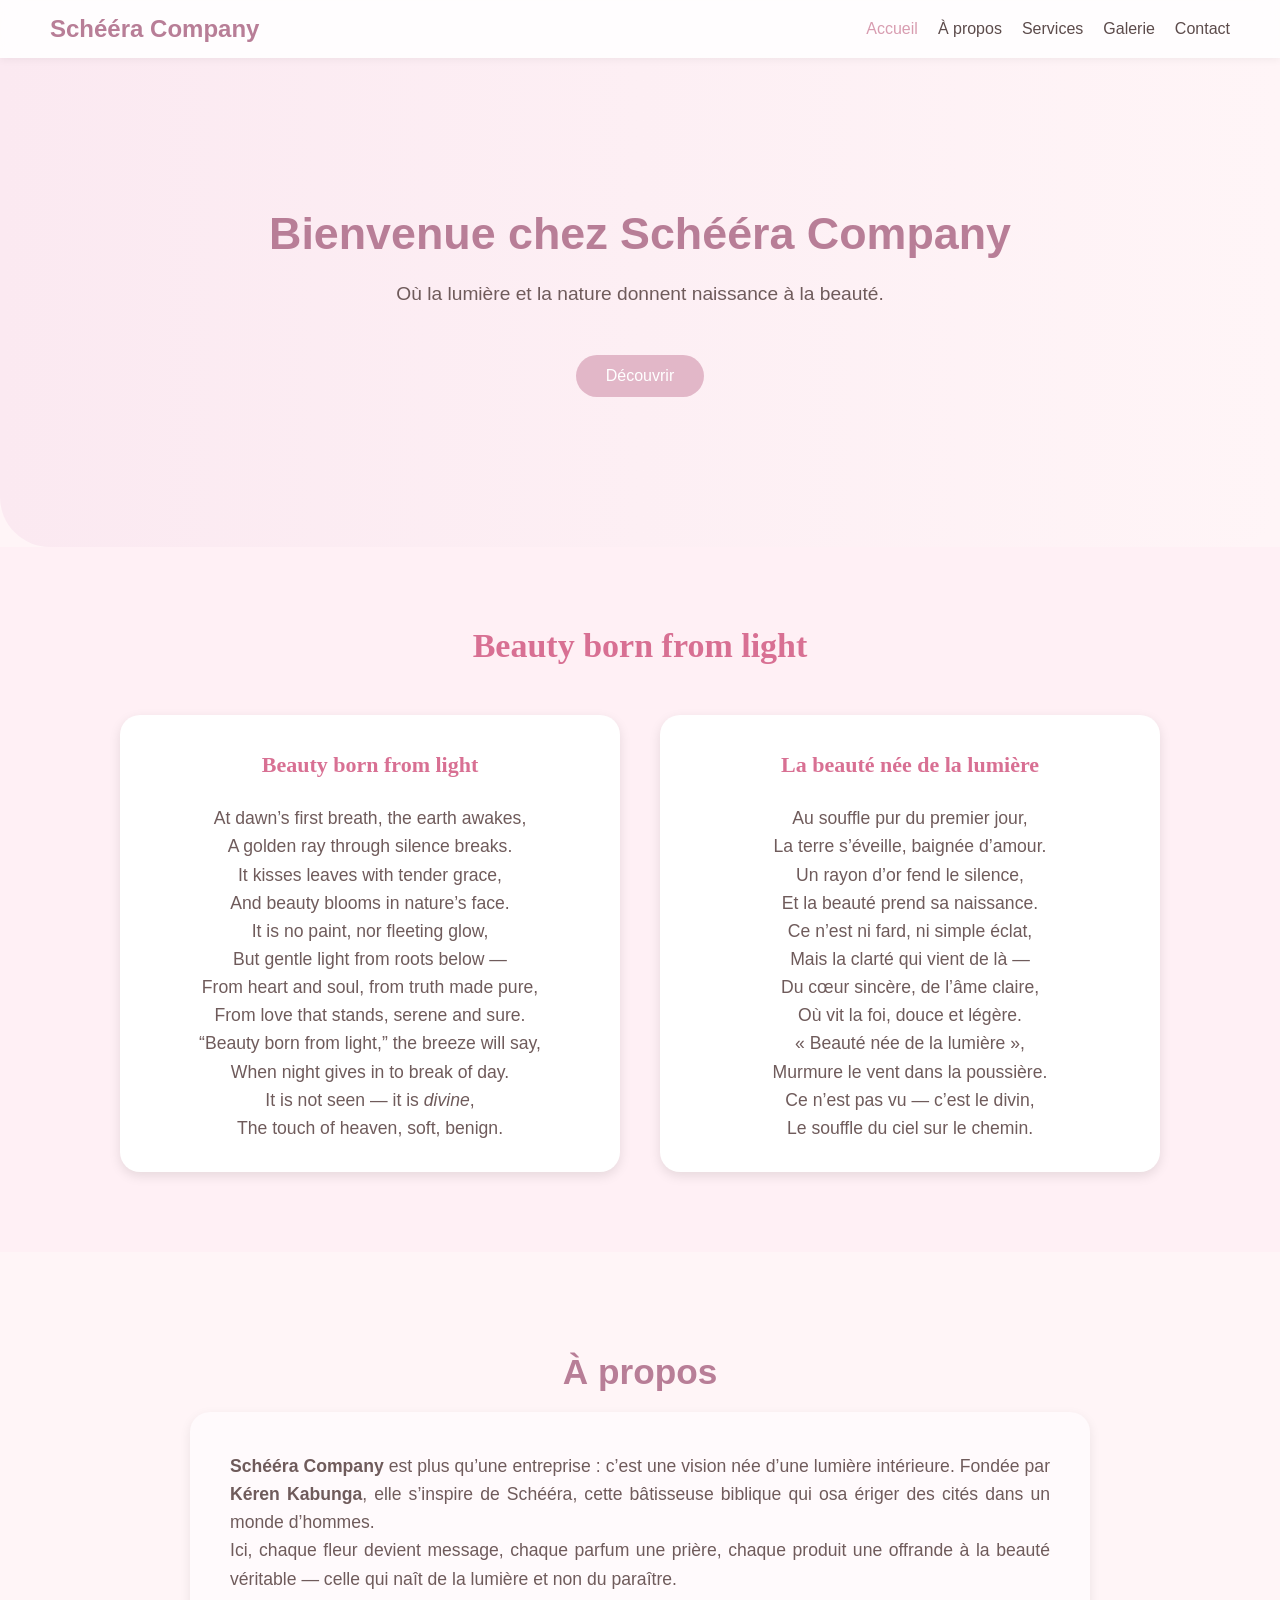
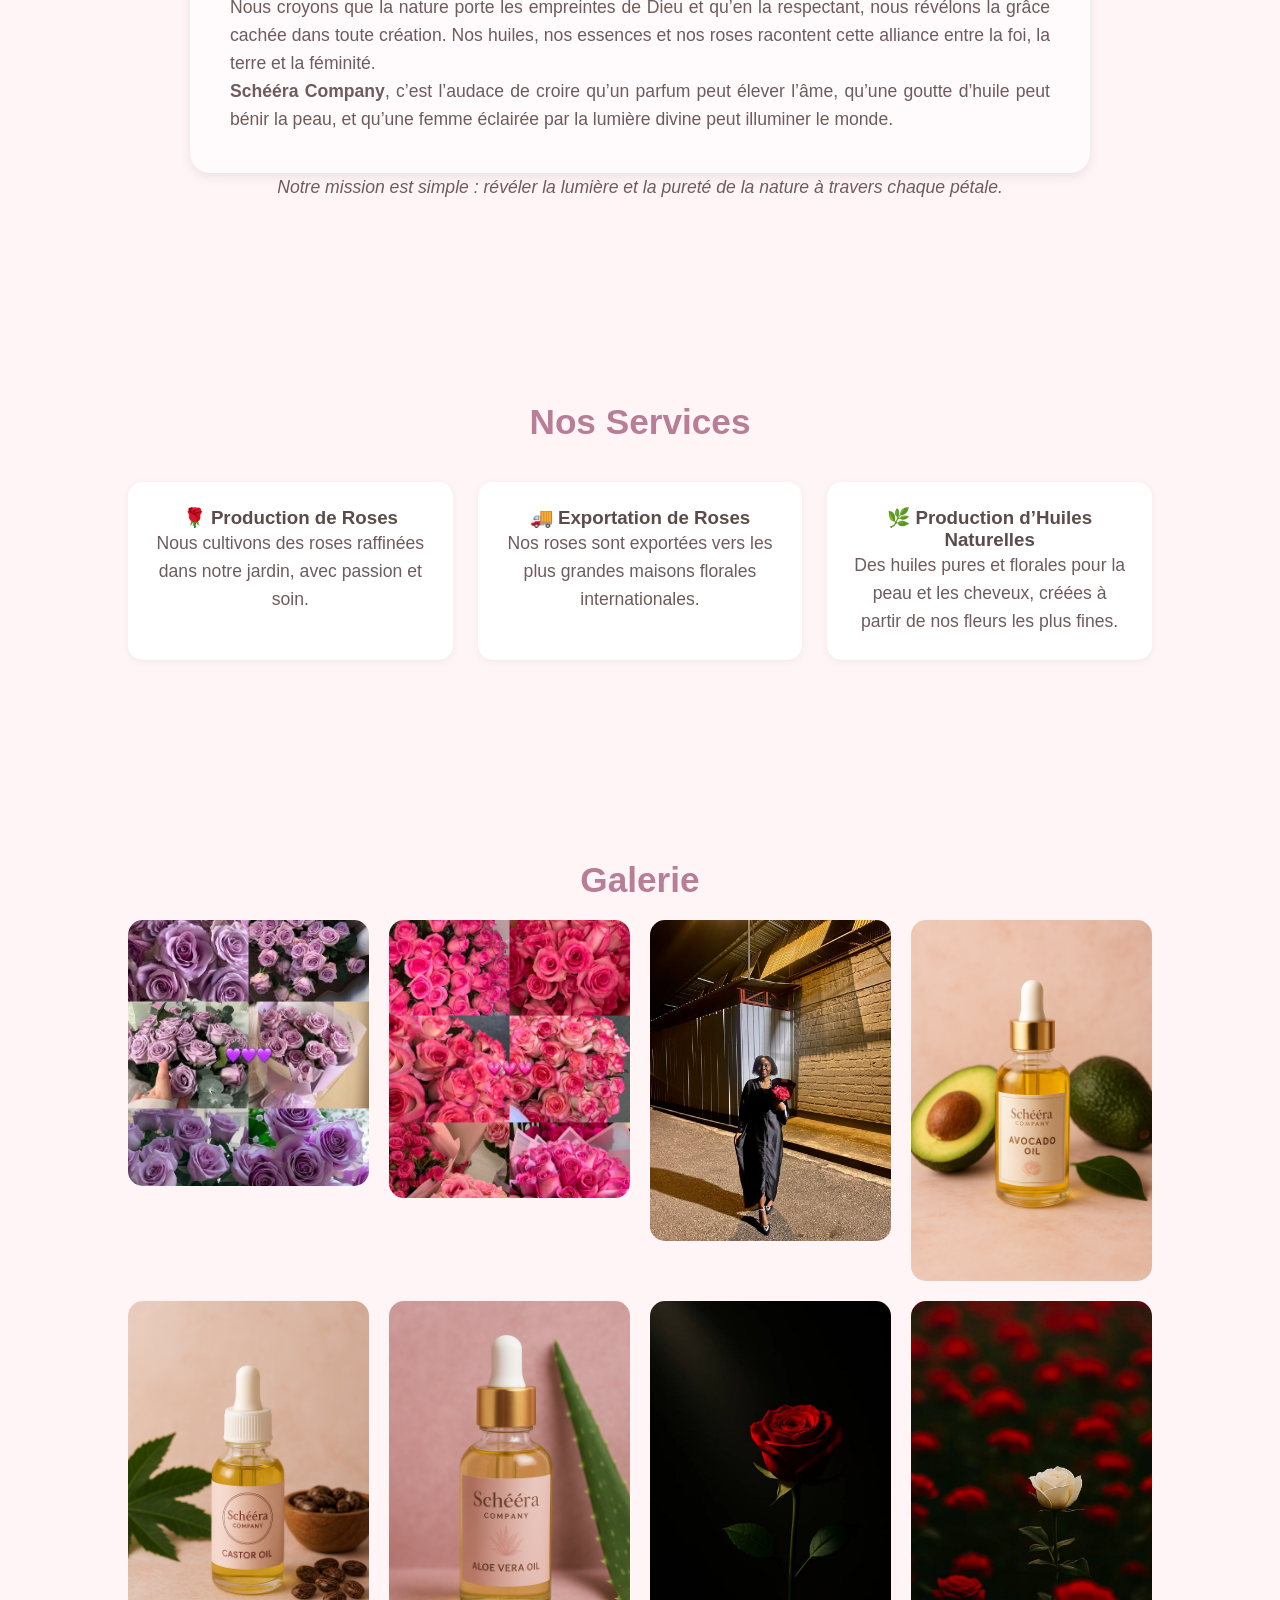
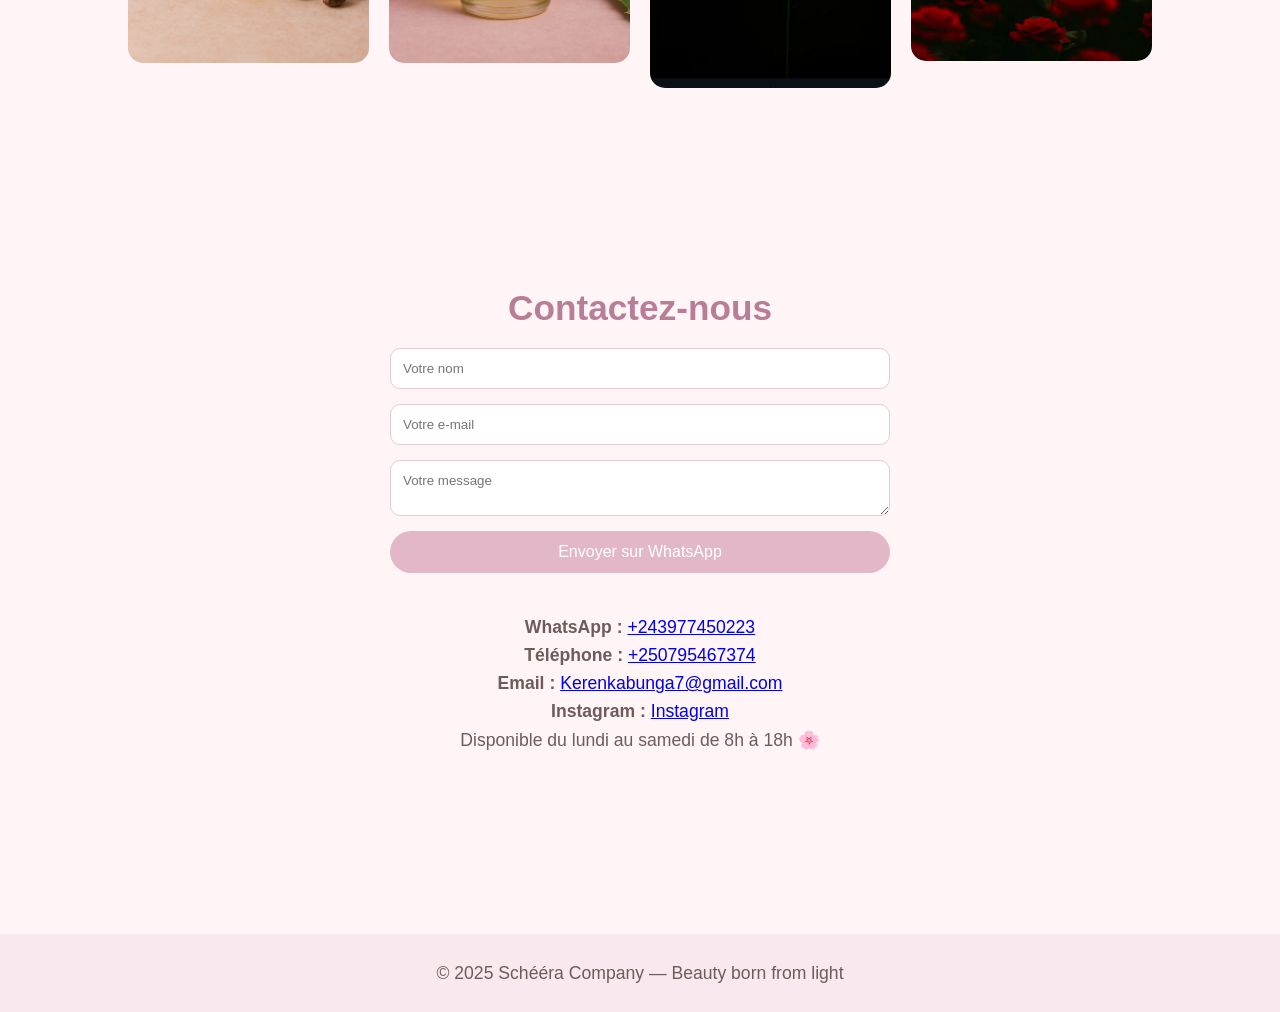
==== commit 9f34f7b5: "Update index.html" ====
--- a/index.html
+++ b/index.html
@@ -319,19 +319,22 @@
   <!-- CONTACT -->
   <section id="contact">
   <h1>Contactez-nous</h1>
- <form action="https://wa.me/243977450223?text=Bonjour%20Sheera%20Company%2C%20je%20souhaite%20plus%20d'informations" method="get" target="_blank">
-    <input type="text" name="name" placeholder="Nom" required>
-    <input type="email" name="email" placeholder="Email" required>
-    <textarea name="text" placeholder="Votre message" required></textarea>
-    <button type="submit">Envoyer sur WhatsApp</button>
-  </form>
-    <div class="contact-info" style="margin-top:40px;">
-      <p><strong>WhatsApp :</strong> <a href="https://wa.me/243977450223" target="_blank">+243977450223</a></p>
-      <p><strong>Téléphone :</strong> <a href="tel:250795467374">+250795467374</a></p>
-      <p><strong>Email :</strong> <a href="mailto:Kerenkabunga7@gmail.com">Kerenkabunga7@gmail.com</a></p>
-      <p><strong>Instagram :</strong> <a href="https://www.instagram.com/scheera__?igsh=bXIza280c3Q1dno4&utm_source=qr" target="_blank">Instagram</a></p>
-      <p>Disponible du lundi au samedi de 8h à 18h 🌸</p>
-    </div>
+ <form id="contactForm">
+  <input type="text" id="name" placeholder="Votre nom" required>
+  <input type="email" id="email" placeholder="Votre e-mail" required>
+  <textarea id="message" placeholder="Votre message" required></textarea>
+  <button type="button" id="sendWhatsApp">Envoyer sur WhatsApp</button>
+</form>
+
+<div class="contact-info" style="margin-top:40px;">
+  <p><strong>WhatsApp :</strong> <a href="https://wa.me/243977450223" target="_blank">+243977450223</a></p>
+  <p><strong>Téléphone :</strong> <a href="tel:+250795467374">+250795467374</a></p>
+  <p><strong>Email :</strong> <a href="mailto:Kerenkabunga7@gmail.com">Kerenkabunga7@gmail.com</a></p>
+  <p><strong>Instagram :</strong> 
+    <a href="https://www.instagram.com/scheera__?igsh=bXIza280c3Q1dno4&utm_source=qr" target="_blank">Instagram</a>
+  </p>
+  <p>Disponible du lundi au samedi de 8h à 18h 🌸</p>
+</div>
   </section>
 
   <footer>
@@ -353,3 +356,4 @@
 
 
 
+
